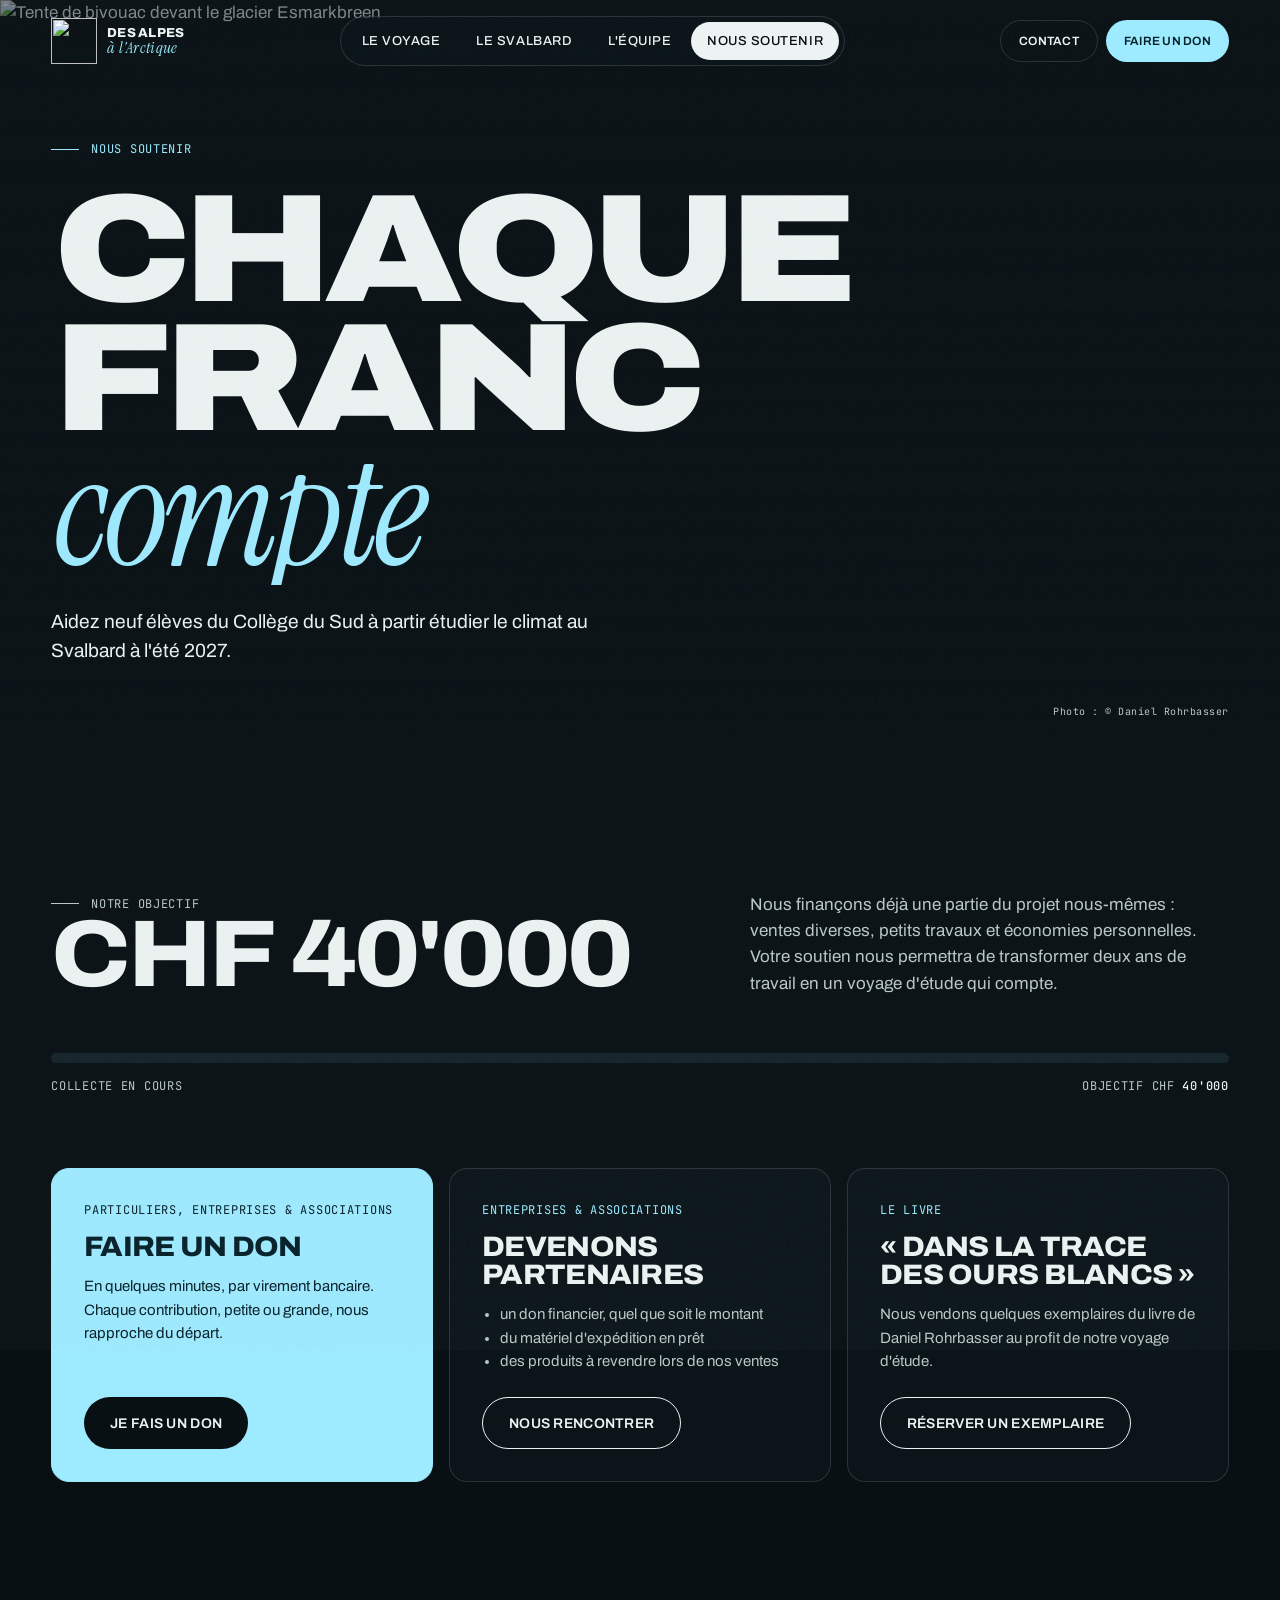
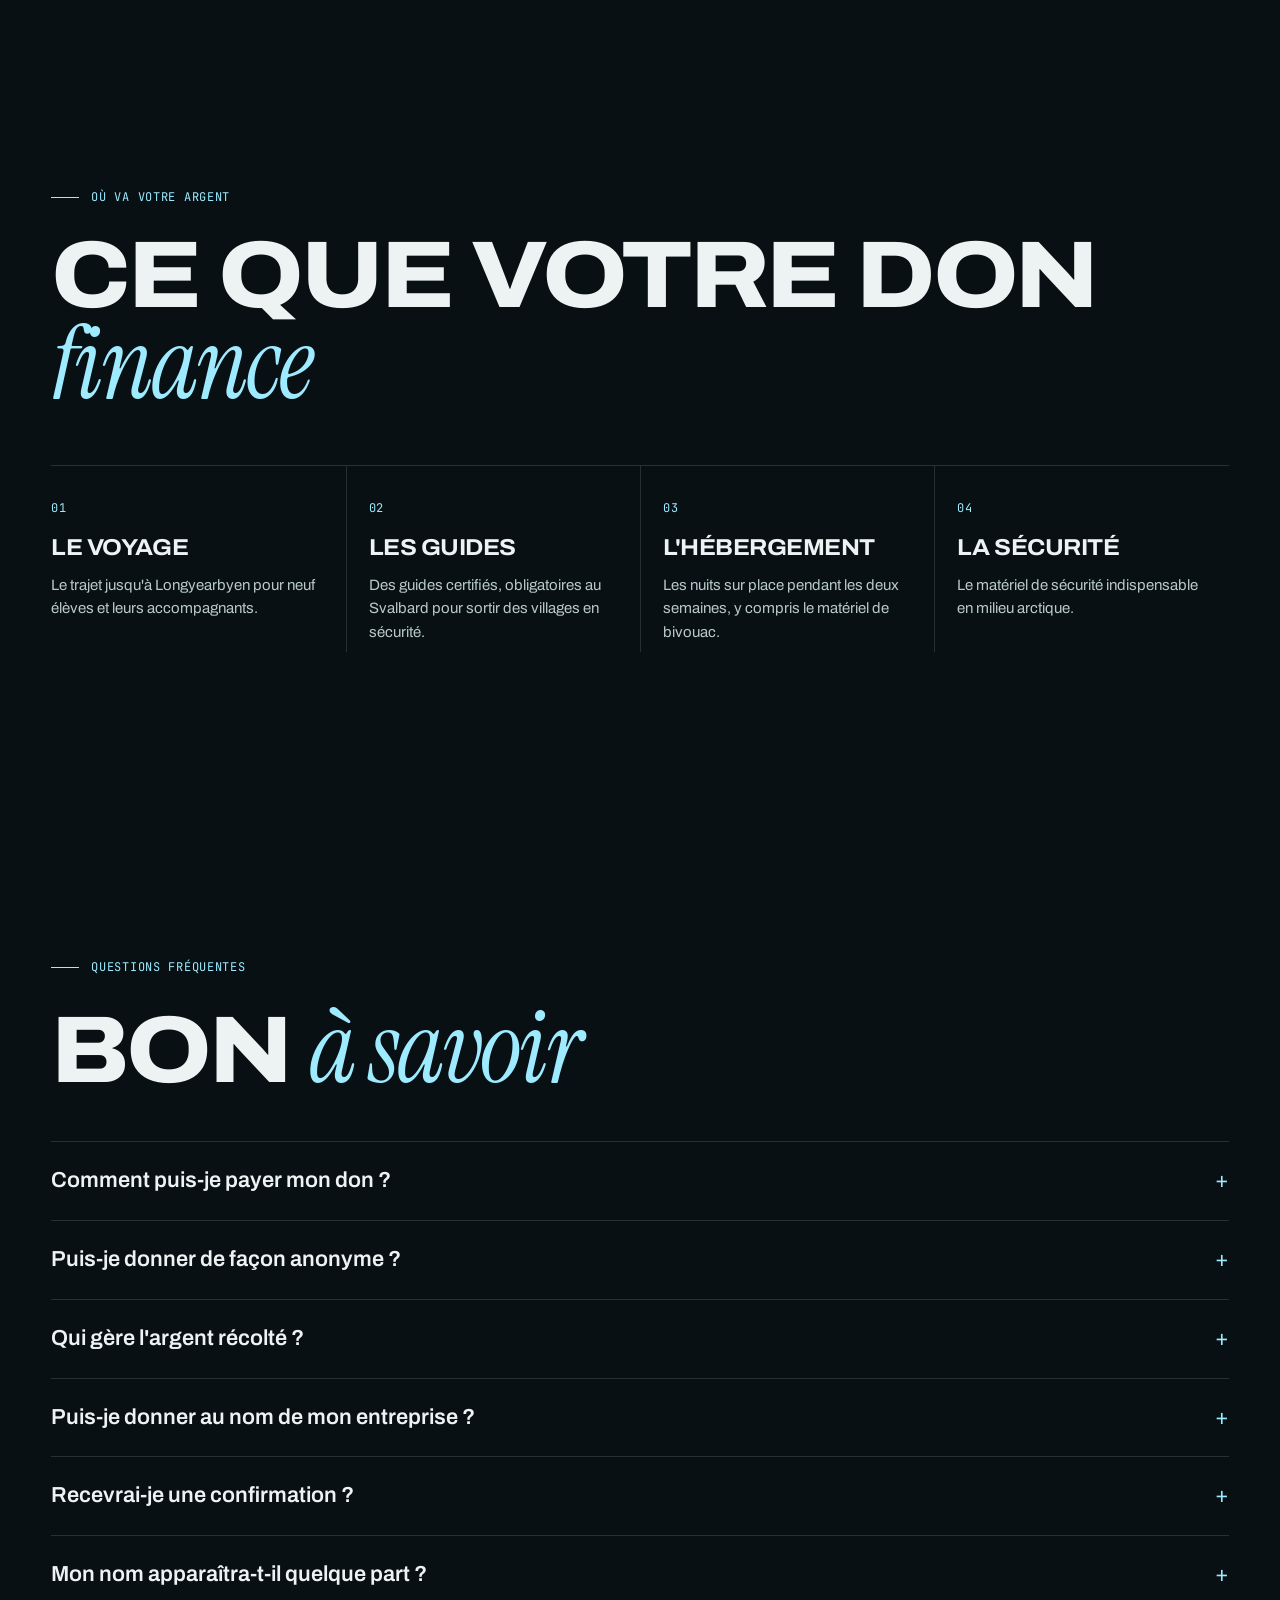
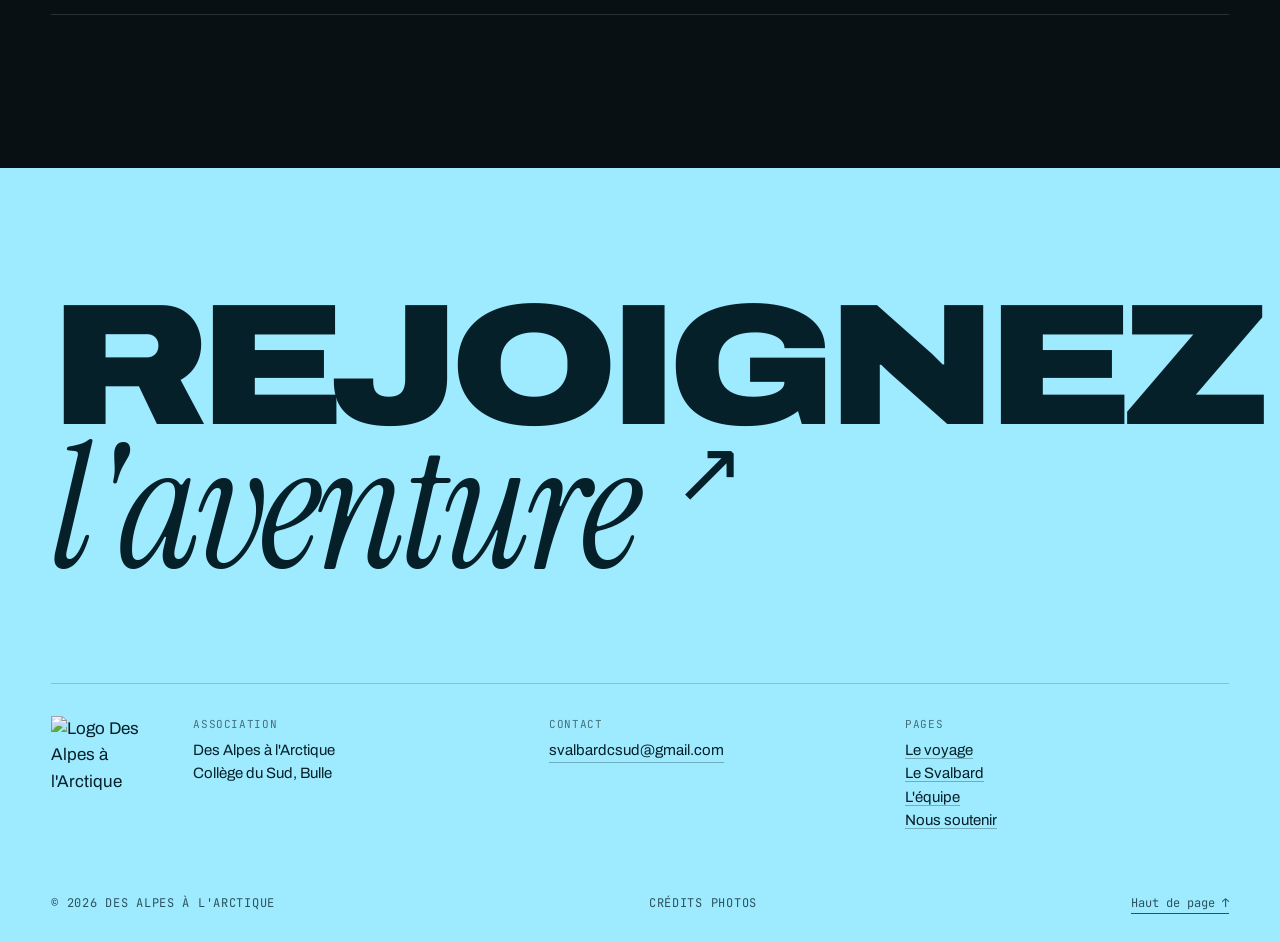
==== soutenir.html @ 8b3b29da "Don : TWINT retiré, virement bancaire avec IBAN et QR-facture de la banque - config.js / Code.gs : I" ====
<!doctype html>
<html lang="fr">
<head>
  <meta charset="utf-8">
  <meta name="viewport" content="width=device-width, initial-scale=1">
  <title>Nous soutenir — Des Alpes à l'Arctique</title>
  <meta name="description" content="Faites un don par virement bancaire, devenez partenaire ou achetez le livre de Daniel Rohrbasser : aidez neuf élèves à partir au Svalbard.">
  <meta name="robots" content="noindex, nofollow"><!-- à retirer au lancement officiel -->
  <meta name="theme-color" content="#081014">
  <meta property="og:title" content="Nous soutenir — Des Alpes à l'Arctique">
  <meta property="og:description" content="Faites un don par virement bancaire, devenez partenaire ou achetez le livre de Daniel Rohrbasser : aidez neuf élèves à partir au Svalbard.">
  <meta property="og:image" content="assets/img/fair-haven-soir.jpg">
  <link rel="icon" href="assets/img/favicon.png">
  <link rel="preconnect" href="https://fonts.googleapis.com">
  <link rel="preconnect" href="https://fonts.gstatic.com" crossorigin>
  <link href="https://fonts.googleapis.com/css2?family=Archivo:wdth,wght@62..125,300..900&family=Instrument+Serif:ital@0;1&family=JetBrains+Mono:wght@400;500&display=swap" rel="stylesheet">
  <link rel="stylesheet" href="css/style.css?v=1790282910">
  <script type="speculationrules">{"prefetch":[{"source":"list","urls":["index.html","voyage.html","svalbard.html","equipe.html","soutenir.html"],"eagerness":"eager"}],"prerender":[{"source":"document","where":{"selector_matches":"a[href$='.html']"},"eagerness":"moderate"}]}</script>
</head>
<body data-page="soutenir">
  <script src="js/config.js?v=1790282910"></script>
  <script src="js/layout.js?v=1790282910"></script>
  <canvas class="topo" aria-hidden="true"></canvas>
  <div class="grain" aria-hidden="true"></div>
  <main>
    <section class="phero">
      <div class="phero__media"><img src="assets/img/bivouac-esmarkbreen.jpg" alt="Tente de bivouac devant le glacier Esmarkbreen" fetchpriority="high"></div>
      <div class="phero__inner">
        <p class="eyebrow">Nous soutenir</p>
        <h1 class="phero__title"><span class="line"><span class="word">Chaque franc</span></span><span class="line"><span class="word"><em>compte</em></span></span></h1>
        <p class="phero__lede">Aidez neuf élèves du Collège du Sud à partir étudier le climat au Svalbard à l'été 2027.</p>
      </div>
      <span class="phero__credit">Photo : © Daniel Rohrbasser</span>
    </section>

    <section class="supportsec">
      <div class="support__intro">
        <div><p class="eyebrow">Notre objectif</p><h2>CHF <span data-goal-total>40'000</span></h2></div>
        <p>Nous finançons déjà une partie du projet nous-mêmes : ventes diverses, petits travaux et économies personnelles. Votre soutien nous permettra de transformer deux ans de travail en un voyage d'étude qui compte.</p>
      </div>
      <div class="goal">
        <div class="goal__bar"><span></span></div>
        <div class="goal__labels mono"><span data-goal-raised>Collecte en cours</span><span>Objectif CHF <b data-goal-total>40'000</b></span></div>
      </div>
      <div class="donors" data-donors hidden><p class="mono">Merci à celles et ceux qui nous soutiennent déjà</p><ul data-donors-list></ul></div>

      <div class="ways" data-stagger>
        <article class="way way--main spot">
          <span class="mono">Particuliers, entreprises &amp; associations</span>
          <h3>Faire un don</h3>
          <p>En quelques minutes, par virement bancaire. Chaque contribution, petite ou grande, nous rapproche du départ.</p>
          <button class="btn btn--accent magnetic" data-open="don"><span>Je fais un don</span></button>
        </article>
        <article class="way spot">
          <span class="mono">Entreprises &amp; associations</span>
          <h3>Devenons partenaires</h3>
          <ul><li>un don financier, quel que soit le montant</li><li>du matériel d'expédition en prêt</li><li>des produits à revendre lors de nos ventes</li></ul>
          <button class="btn btn--line" data-open="partenaire"><span>Nous rencontrer</span></button>
        </article>
        <article class="way spot">
          <span class="mono">Le livre</span>
          <h3>« Dans la trace des ours blancs »</h3>
          <p>Nous vendons quelques exemplaires du livre de Daniel Rohrbasser au profit de notre voyage d'étude.</p>
          <button class="btn btn--line" data-open="livre"><span>Réserver un exemplaire</span></button>
        </article>
      </div>
    </section>

    <section class="budgetsec" id="budget">
      <p class="eyebrow">Où va votre argent</p>
      <h2>Ce que votre don<br><em>finance</em></h2>
      <div class="budget" data-stagger>
        <div><span class="mono">01</span><b>Le voyage</b><p>Le trajet jusqu'à Longyearbyen pour neuf élèves et leurs accompagnants.</p></div>
        <div><span class="mono">02</span><b>Les guides</b><p>Des guides certifiés, obligatoires au Svalbard pour sortir des villages en sécurité.</p></div>
        <div><span class="mono">03</span><b>L'hébergement</b><p>Les nuits sur place pendant les deux semaines, y compris le matériel de bivouac.</p></div>
        <div><span class="mono">04</span><b>La sécurité</b><p>Le matériel de sécurité indispensable en milieu arctique.</p></div>
      </div>
    </section>

    <section class="faqsec" id="faq">
      <p class="eyebrow">Questions fréquentes</p>
      <h2>Bon <em>à savoir</em></h2>
      <div class="faq" data-accordion>
        <details><summary>Comment puis-je payer mon don&nbsp;?</summary><p>Par virement bancaire. Tout se passe dans la fenêtre « Faire un don » : vous y trouvez l'IBAN, le bénéficiaire, le montant et la communication, avec des boutons pour les copier, ainsi qu'un QR-code à scanner avec l'application de votre banque.</p></details>
        <details><summary>Puis-je donner de façon anonyme&nbsp;?</summary><p>Oui. Par défaut, votre don apparaît de façon anonyme sur le site. Seule l'équipe connaît votre nom, pour vous remercier et vérifier la réception du paiement.</p></details>
        <details><summary>Qui gère l'argent récolté&nbsp;?</summary><p>Notre association « Des Alpes à l'Arctique », avec son propre compte bancaire. L'argent sert uniquement au voyage d'étude.</p></details>
        <details><summary>Puis-je donner au nom de mon entreprise&nbsp;?</summary><p>Oui, bien sûr. Choisissez « Entreprise » dans le formulaire de don, ou contactez-nous pour un partenariat : nous venons volontiers vous présenter le projet.</p></details>
        <details><summary>Recevrai-je une confirmation&nbsp;?</summary><p>Oui : un premier e-mail tout de suite, avec les informations de paiement, puis un second quand votre paiement nous est parvenu.</p></details>
        <details><summary>Mon nom apparaîtra-t-il quelque part&nbsp;?</summary><p>Seulement si vous choisissez « Avec mon nom » : votre prénom apparaîtra alors dans la liste des soutiens sur cette page.</p></details>
      </div>
    </section>
  </main>
  <div id="site-footer"></div>
  <script>SvalbardLayout.footer()</script>
  <div class="lightbox" aria-hidden="true"><img alt=""><p></p><button class="round" aria-label="Fermer">✕</button></div>

  <script src="https://cdnjs.cloudflare.com/ajax/libs/gsap/3.12.5/gsap.min.js"></script>
  <script src="https://cdnjs.cloudflare.com/ajax/libs/gsap/3.12.5/ScrollTrigger.min.js"></script>
  <script src="https://cdn.jsdelivr.net/npm/lenis@1.1.13/dist/lenis.min.js"></script>
  <script src="https://cdn.jsdelivr.net/npm/d3-array@3/dist/d3-array.min.js"></script>
  <script src="https://cdn.jsdelivr.net/npm/d3-contour@4/dist/d3-contour.min.js"></script>
  <script src="https://cdnjs.cloudflare.com/ajax/libs/qrcode-generator/1.4.4/qrcode.min.js"></script>
  <script src="js/pay.js?v=1790282910"></script>
  <script src="js/main.js?v=1790282910"></script>
</body>
</html>
---- css/style.css ----
/* ==========================================================================
   Des Alpes à l'Arctique — feuille de style
   ========================================================================== */
:root {
  --night: #081014;
  --deep: #0d191e;
  --deep-2: #132329;
  --ice: #ecf3f2;
  --ice-dim: #b9c9c8;
  --mist: #7f9696;
  --line: rgba(236, 243, 242, .14);
  --accent: #9eeaff;
  --accent-ink: #062029;
  --warm: #ffb27a;

  --sans: "Archivo", system-ui, sans-serif;
  --serif: "Instrument Serif", Georgia, serif;
  --mono: "JetBrains Mono", ui-monospace, monospace;

  --gutter: clamp(16px, 4vw, 56px);
  --ease: cubic-bezier(.7, 0, .2, 1);
  --ease-out: cubic-bezier(.16, 1, .3, 1);
}

*, *::before, *::after { box-sizing: border-box; }
html { -webkit-text-size-adjust: 100%; overflow-x: clip; }
html.lenis, html.lenis body { height: auto; }
.lenis.lenis-smooth { scroll-behavior: auto !important; }
html.has-modal { overflow: hidden; }
body { margin: 0; background: var(--night); color: var(--ice); font: 17px/1.55 var(--sans); -webkit-font-smoothing: antialiased; overflow-x: clip; }
body.is-loading { overflow: hidden; }
img { display: block; max-width: 100%; }
[hidden] { display: none !important; }
a { color: inherit; text-decoration: none; }
button { font: inherit; color: inherit; background: none; border: 0; cursor: pointer; padding: 0; }
::selection { background: var(--accent); color: var(--accent-ink); }
:focus-visible { outline: 2px solid var(--accent); outline-offset: 3px; }
.sr { position: absolute; width: 1px; height: 1px; overflow: hidden; clip: rect(0 0 0 0); }

.mono { font-family: var(--mono); font-size: 12px; letter-spacing: .06em; text-transform: uppercase; }
em, .serif { font-family: var(--serif); font-style: italic; font-weight: 400; }
.eyebrow { font: 12px var(--mono); letter-spacing: .06em; text-transform: uppercase; color: var(--accent); margin: 0 0 28px; display: flex; align-items: center; gap: 12px; }
.eyebrow::before { content: ""; width: 28px; height: 1px; background: currentColor; }
.link { border-bottom: 1px solid currentColor; }

h2 { font-size: clamp(42px, 7.4vw, 120px); line-height: .9; letter-spacing: -.035em; font-weight: 800; font-variation-settings: "wdth" 112; margin: 0; text-transform: uppercase; }
h2 em { text-transform: none; letter-spacing: -.02em; color: var(--accent); font-size: 1.06em; }
.lead { color: var(--ice-dim); font-size: clamp(17px, 1.5vw, 21px); max-width: 620px; }

section { position: relative; padding: clamp(90px, 12vw, 180px) var(--gutter); }
main, .footer, .nav { position: relative; z-index: 2; }

/* ---------- fonds ---------- */
.topo { position: fixed; inset: 0; width: 100%; height: 100%; z-index: 0; pointer-events: none; opacity: .55; }
.grain { position: fixed; inset: -50%; z-index: 90; pointer-events: none; opacity: .055;
  background-image: url("data:image/svg+xml,%3Csvg xmlns='http://www.w3.org/2000/svg' width='160' height='160'%3E%3Cfilter id='n'%3E%3CfeTurbulence type='fractalNoise' baseFrequency='.9' numOctaves='3' stitchTiles='stitch'/%3E%3C/filter%3E%3Crect width='100%25' height='100%25' filter='url(%23n)'/%3E%3C/svg%3E");
  animation: grain 1s steps(6) infinite; }
@keyframes grain { 0%{transform:translate(0,0)} 25%{transform:translate(-3%,2%)} 50%{transform:translate(2%,-3%)} 75%{transform:translate(-2%,-1%)} 100%{transform:translate(1%,3%)} }

/* ---------- transitions entre les pages (fondu + flou, natif au navigateur) ---------- */
@view-transition { navigation: auto; }
::view-transition-old(root) { animation: vt-out .35s cubic-bezier(.4,0,1,1) both; }
::view-transition-new(root) { animation: vt-in .55s cubic-bezier(0,0,.2,1) both; }
@keyframes vt-out { to { opacity: 0; filter: blur(14px); transform: scale(1.015); } }
@keyframes vt-in { from { opacity: 0; filter: blur(14px); transform: scale(.985); } }
.nav { view-transition-name: nav; }
::view-transition-old(nav), ::view-transition-new(nav) { animation: none; }

/* ---------- boutons ---------- */
.btn { --h: 52px; position: relative; display: inline-flex; align-items: center; justify-content: center; gap: 8px; height: var(--h); padding: 0 26px; border-radius: 999px; overflow: hidden;
  font: 600 14px var(--sans); letter-spacing: .02em; text-transform: uppercase; white-space: nowrap; isolation: isolate; transition: color .4s var(--ease-out), transform .3s var(--ease-out); }
.btn span { position: relative; z-index: 1; }
.btn::before { content: ""; position: absolute; inset: 0; z-index: 0; border-radius: inherit; transform: translateY(101%); transition: transform .5s var(--ease-out); }
.btn:hover::before, .btn:focus-visible::before { transform: translateY(0); }
.btn:active { transform: scale(.97); }
.btn--accent { background: var(--accent); color: var(--accent-ink); }
.btn--accent::before { background: var(--ice); }
.btn--line { border: 1px solid var(--ice); }
.btn--line::before { background: var(--ice); }
.btn--line:hover { color: var(--night); }
.btn--ghost { border: 1px solid var(--line); color: var(--ice); }
.btn--ghost::before { background: var(--deep-2); }
.btn--sm { --h: 42px; padding: 0 18px; font-size: 12px; }
.btn--wide { width: 100%; }
.btn[disabled] { opacity: .5; pointer-events: none; }
.round { width: 56px; height: 56px; border-radius: 50%; border: 1px solid var(--line); display: grid; place-items: center; font-size: 20px; transition: background .3s, color .3s, border-color .3s; }
.round:hover { background: var(--accent); color: var(--accent-ink); border-color: var(--accent); }
.copy { border: 1px solid var(--line); border-radius: 999px; padding: 5px 12px; font: 500 11px var(--mono); text-transform: uppercase; letter-spacing: .05em; transition: background .3s, color .3s; white-space: nowrap; }
.copy:hover, .copy.is-done { background: var(--accent); color: var(--accent-ink); border-color: var(--accent); }

/* ---------- navigation ---------- */
.nav { position: fixed; top: 0; left: 0; right: 0; z-index: 100; display: flex; align-items: center; justify-content: space-between; gap: 16px; padding: 16px var(--gutter); transition: transform .6s var(--ease-out), background .4s; }
.nav.is-hidden { transform: translateY(-110%); }
.nav.is-solid { background: linear-gradient(rgba(8,16,20,.92), rgba(8,16,20,0)); }
.nav__brand { display: flex; align-items: center; gap: 10px; font-weight: 800; font-size: 13px; line-height: 1; text-transform: uppercase; letter-spacing: .02em; }
.nav__brand img { width: 46px; height: 46px; object-fit: contain; }
.nav__brand em { text-transform: none; font-size: 16px; color: var(--accent); }
.nav__links { display: flex; gap: 4px; padding: 5px; border-radius: 999px; background: rgba(13,25,30,.55); border: 1px solid var(--line); backdrop-filter: blur(10px); }
.nav__item { position: relative; }
.nav__item > a { display: block; padding: 9px 16px; border-radius: 999px; font-size: 13px; font-weight: 500; text-transform: uppercase; letter-spacing: .04em; transition: background .3s, color .3s; }
.nav__item:hover > a, .nav__item:focus-within > a { background: rgba(236,243,242,.08); }
.nav__item > a[aria-current] { background: var(--ice); color: var(--night); }
.nav__drop { position: absolute; top: 100%; left: 50%; padding-top: 12px; transform: translate(-50%, 8px); opacity: 0; visibility: hidden; transition: opacity .3s, transform .45s var(--ease-out), visibility .3s; }
.nav__item:hover .nav__drop, .nav__item:focus-within .nav__drop { opacity: 1; visibility: visible; transform: translate(-50%, 0); }
.nav__dropin { min-width: 250px; padding: 8px; border-radius: 18px; background: rgba(13,25,30,.92); border: 1px solid var(--line); backdrop-filter: blur(14px); box-shadow: 0 24px 60px rgba(0,0,0,.45); display: grid; }
.nav__dropin a, .nav__dropin button { display: flex; align-items: baseline; gap: 12px; padding: 11px 14px; border-radius: 12px; font-size: 15px; text-align: left; transition: background .25s, color .25s, padding .35s var(--ease-out); }
.nav__dropin a:hover, .nav__dropin button:hover { background: rgba(158,234,255,.1); color: var(--accent); padding-left: 18px; }
.nav__dropin small { font: 11px var(--mono); color: var(--mist); }
.nav__actions { display: flex; align-items: center; gap: 8px; }
.nav__burger { width: 42px; height: 42px; border-radius: 50%; border: 1px solid var(--line); display: none; flex-direction: column; justify-content: center; align-items: center; gap: 6px; }
.nav__burger span { width: 18px; height: 1.5px; background: var(--ice); transition: transform .4s var(--ease-out); }
.menu-open .nav__burger span:first-child { transform: translateY(3.75px) rotate(45deg); }
.menu-open .nav__burger span:last-child { transform: translateY(-3.75px) rotate(-45deg); }
.menu { position: fixed; inset: 0; z-index: 99; background: var(--deep); display: flex; flex-direction: column; justify-content: space-between; padding: 100px var(--gutter) 28px; clip-path: inset(0 0 100% 0); transition: clip-path .8s var(--ease); pointer-events: none; }
.menu-open .menu { clip-path: inset(0 0 0 0); pointer-events: auto; }
.menu__links { display: flex; flex-direction: column; }
.menu { overflow-y: auto; }
.menu__group { border-bottom: 1px solid var(--line); padding: 8px 0; }
.menu__group > a { font-size: clamp(32px, 8vw, 64px); font-weight: 800; text-transform: uppercase; line-height: 1.05; letter-spacing: -.03em; font-variation-settings: "wdth" 110; display: flex; align-items: baseline; gap: 14px; }
.menu__group > a[aria-current] { color: var(--accent); }
.menu__group > a small { font: 400 12px var(--mono); color: var(--accent); }
.menu__sub { display: flex; flex-wrap: wrap; gap: 4px 16px; padding: 6px 0 6px 30px; }
.menu__sub a, .menu__sub button { font-size: 15px; color: var(--ice-dim); padding: 4px 0; }
.menu__sub small { display: none; }
.menu__foot { display: flex; justify-content: space-between; align-items: center; color: var(--mist); flex-wrap: wrap; gap: 12px; }
@media (max-width: 1080px) { .nav__links { display: none; } .nav__burger { display: flex; } }
@media (max-width: 560px) { .nav__brand span, .nav__contact { display: none; } }

/* ---------- héros d'accueil ---------- */
.hero { min-height: 100svh; padding: 0; display: grid; align-items: end; overflow: hidden; }
.hero__media, .phero__media { position: absolute; inset: 0; overflow: hidden; }
.hero__media img, .phero__media img { width: 100%; height: 115%; object-fit: cover; }
.hero__media::after { content: ""; position: absolute; inset: 0; background: linear-gradient(180deg, rgba(8,16,20,.55) 0%, rgba(8,16,20,.05) 35%, rgba(8,16,20,.35) 65%, var(--night) 100%); }
.snow { position: absolute; inset: 0; width: 100%; height: 100%; z-index: 1; pointer-events: none; }
.hero__inner { position: relative; z-index: 2; padding: 140px var(--gutter) clamp(40px, 6vw, 80px); display: grid; grid-template-columns: 1fr auto; align-items: end; gap: 24px 40px; }
.hero__title { grid-column: 1 / -1; margin: 0; font-size: clamp(60px, 14.5vw, 250px); line-height: .82; letter-spacing: -.045em; font-weight: 900; font-variation-settings: "wdth" 118; text-transform: uppercase; }
.hero__title .line, .phero__title .line { display: block; overflow: hidden; padding: 0 .02em .04em; }
.hero__title .word, .phero__title .word { display: inline-block; }
.hero__title .line--serif { font-family: var(--serif); font-style: italic; font-weight: 400; text-transform: none; letter-spacing: -.03em; color: var(--accent); font-size: 1.02em; }
.hero__lede { margin: 0; max-width: 460px; color: var(--ice); font-size: clamp(16px, 1.4vw, 19px); }
.hero__ctas { display: flex; gap: 10px; flex-wrap: wrap; justify-content: flex-end; }
.hero__meta { position: absolute; z-index: 2; top: 96px; left: var(--gutter); right: var(--gutter); display: flex; justify-content: space-between; gap: 12px; color: var(--ice); }
@media (max-width: 760px) {
  .hero__inner { grid-template-columns: 1fr; }
  .hero__title { font-size: 15.5vw; font-variation-settings: "wdth" 100; }
  .hero__ctas { justify-content: flex-start; }
  .hero__meta { flex-direction: column; top: 84px; }
}

/* ---------- en-têtes des autres pages ---------- */
.phero { min-height: 82svh; padding: 0; display: grid; align-items: end; overflow: hidden; }
.phero__media::after { content: ""; position: absolute; inset: 0; background: linear-gradient(180deg, rgba(8,16,20,.5) 0%, rgba(8,16,20,.1) 40%, var(--night) 100%); }
.phero__inner { position: relative; z-index: 2; padding: 140px var(--gutter) clamp(40px, 6vw, 72px); }
.phero__title { margin: 0 0 22px; font-size: clamp(56px, 12vw, 200px); line-height: .84; letter-spacing: -.045em; font-weight: 900; font-variation-settings: "wdth" 118; text-transform: uppercase; }
.phero__title em { text-transform: none; color: var(--accent); letter-spacing: -.03em; }
.phero__lede { margin: 0; max-width: 560px; font-size: clamp(16px, 1.5vw, 20px); color: var(--ice); }
.phero__credit { position: absolute; right: var(--gutter); bottom: 20px; z-index: 2; color: var(--ice-dim); font: 10px var(--mono); letter-spacing: .05em; }

/* ---------- bandeau défilant ---------- */
.marquee { position: relative; z-index: 2; overflow: hidden; border-block: 1px solid var(--line); padding: 20px 0; }
.marquee__track { display: flex; width: max-content; align-items: center; gap: 40px; will-change: transform; }
.marquee__track span { font-size: clamp(40px, 7vw, 104px); font-weight: 900; text-transform: uppercase; letter-spacing: -.03em; font-variation-settings: "wdth" 120; line-height: 1; white-space: nowrap; }
.marquee__track span.serif { font-family: var(--serif); text-transform: none; font-weight: 400; color: var(--accent); letter-spacing: -.01em; }
.marquee__track i { font-style: normal; color: var(--accent); font-size: 36px; }

/* ---------- texte manifeste ---------- */
.statement { font-size: clamp(28px, 4.2vw, 64px); line-height: 1.08; letter-spacing: -.025em; font-weight: 600; margin: 0; max-width: 1300px; }
.statement em { color: var(--accent); }
.statement .w { display: inline-block; opacity: .16; }
.intro__foot { display: grid; grid-template-columns: 1fr 1fr; gap: 40px 6vw; margin-top: clamp(60px, 8vw, 120px); align-items: end; }
.intro__foot p { color: var(--ice-dim); margin: 0 0 14px; }
.punch { font-family: var(--serif); font-style: italic; font-size: clamp(34px, 3.6vw, 56px); line-height: 1.05; color: var(--ice) !important; margin: 0 0 28px !important; }
@media (max-width: 860px) { .intro__foot { grid-template-columns: 1fr; } }

/* ---------- cartes avec lumière qui suit la souris ---------- */
.spot { position: relative; isolation: isolate; }
.spot::after { content: ""; position: absolute; inset: 0; border-radius: inherit; pointer-events: none; z-index: 3; opacity: 0; transition: opacity .4s;
  background: radial-gradient(420px circle at var(--mx, 50%) var(--my, 50%), rgba(158,234,255,.16), transparent 45%);
  box-shadow: inset 0 0 0 1px rgba(158,234,255,.35); }
.spot:hover::after { opacity: 1; }

/* ---------- accueil : explorer ---------- */
.explore__head { display: flex; justify-content: space-between; align-items: flex-end; gap: 24px; flex-wrap: wrap; margin-bottom: 56px; }
.explore__head .lead { margin: 0; }
.explore__grid { display: grid; grid-template-columns: 1fr 1fr; gap: 16px; }
.xcard { position: relative; min-height: clamp(360px, 40vw, 600px); border-radius: 10px; overflow: hidden; display: flex; align-items: flex-end; background: var(--deep-2); }
.xcard img { position: absolute; inset: 0; width: 100%; height: 100%; object-fit: cover; transition: transform 1.4s var(--ease-out), filter .6s; filter: brightness(.72) saturate(.9); }
.xcard:hover img { transform: scale(1.05); filter: brightness(.85) saturate(1); }
.xcard::before { content: ""; position: absolute; inset: 0; z-index: 1; background: linear-gradient(transparent 30%, rgba(8,16,20,.9)); }
.xcard__body { position: relative; z-index: 2; padding: clamp(22px, 3vw, 40px); width: 100%; display: grid; grid-template-columns: 1fr auto; gap: 8px 20px; align-items: end; }
.xcard__body .mono { grid-column: 1 / -1; color: var(--accent); }
.xcard h3 { margin: 0; font-size: clamp(34px, 4.4vw, 72px); line-height: .9; font-weight: 900; text-transform: uppercase; letter-spacing: -.04em; font-variation-settings: "wdth" 115; }
.xcard p { margin: 8px 0 0; color: var(--ice-dim); max-width: 44ch; grid-column: 1; }
.xcard__arrow { grid-row: 2 / 4; grid-column: 2; width: 58px; height: 58px; border-radius: 50%; border: 1px solid var(--ice); display: grid; place-items: center; font-size: 22px; transition: background .4s, color .4s, transform .6s var(--ease-out); }
.xcard:hover .xcard__arrow { background: var(--accent); color: var(--accent-ink); border-color: var(--accent); transform: rotate(-45deg); }
@media (max-width: 760px) { .explore__grid { grid-template-columns: 1fr; } .xcard { min-height: 380px; } }

/* ---------- citations ---------- */
.quotes { text-align: center; }
.quotes .eyebrow { justify-content: center; }
.quotes__stage { display: grid; max-width: 1180px; margin: 0 auto; }
.quote { grid-area: 1 / 1; margin: 0; opacity: 0; visibility: hidden; transition: opacity .8s, visibility .8s; }
.quote.is-active { opacity: 1; visibility: visible; }
.quote p { font-family: var(--serif); font-size: clamp(28px, 4vw, 60px); line-height: 1.08; letter-spacing: -.015em; margin: 0 0 40px; }
.quote footer b { display: block; font-size: 18px; font-weight: 700; text-transform: uppercase; letter-spacing: .02em; margin-bottom: 6px; }
.quote footer span { color: var(--ice-dim); }
.quotes__nav { display: flex; align-items: center; justify-content: center; gap: 24px; margin-top: 56px; color: var(--ice-dim); }

/* ---------- appel à l'action ---------- */
.cta { display: grid; grid-template-columns: 1.4fr 1fr; gap: 32px 6vw; align-items: end; border-top: 1px solid var(--line); }
.cta p { color: var(--ice-dim); margin: 0 0 24px; }
.cta__btns { display: flex; gap: 10px; flex-wrap: wrap; }
@media (max-width: 860px) { .cta { grid-template-columns: 1fr; } }

/* ---------- trajet (globe) ---------- */
.journey { padding: 0; height: 520vh; }
.journey__pin { position: sticky; top: 0; height: 100svh; overflow: hidden; display: grid; grid-template-columns: minmax(300px, 1fr) 1.4fr; align-items: center; padding: 90px var(--gutter) 32px; gap: 3vw; }
.journey__panel { position: relative; z-index: 2; }
.journey__lat { font-size: clamp(76px, 10vw, 170px); line-height: .85; letter-spacing: -.05em; margin: 0; font-variation-settings: "wdth" 125; font-weight: 900; font-variant-numeric: tabular-nums; text-transform: none; }
.journey__lat sup { font-size: .32em; vertical-align: top; position: relative; top: .25em; color: var(--accent); margin-left: .05em; font-variation-settings: "wdth" 100; }
.journey__km { color: var(--ice-dim); margin: 16px 0 28px; }
.journey__km span { color: var(--ice); font-variant-numeric: tabular-nums; }
.journey__steps { list-style: none; margin: 0; padding: 0; border-top: 1px solid var(--line); }
.journey__steps li { display: grid; grid-template-columns: 38px 1fr auto; gap: 14px; align-items: center; padding: 12px 0; border-bottom: 1px solid var(--line); opacity: .38; transition: opacity .4s; }
.journey__steps li.is-on, .journey__steps li.is-done { opacity: 1; }
.journey__steps i { width: 38px; height: 38px; border-radius: 50%; border: 1px solid var(--line); display: grid; place-items: center; font-style: normal; transition: background .4s, border-color .4s; }
.journey__steps i svg { width: 18px; height: 18px; fill: currentColor; }
.journey__steps li.is-on i { background: var(--accent); color: var(--accent-ink); border-color: var(--accent); box-shadow: 0 0 0 6px rgba(158,234,255,.14); }
.journey__steps li.is-done i { border-color: var(--accent); color: var(--accent); }
.journey__steps b { display: block; font-size: 15px; text-transform: uppercase; letter-spacing: .02em; }
.journey__steps span { color: var(--ice-dim); font-size: 14px; }
.journey__steps small { font: 11px var(--mono); color: var(--mist); }
.journey__note { color: var(--mist); margin-top: 16px; font-size: 12px; }
.globe__wrap { position: relative; width: min(100%, calc(100svh - 130px)); aspect-ratio: 1; justify-self: center; }
.globe { width: 100%; height: 100%; display: block; border-radius: 50%; }
.globe__wrap::before { content: ""; position: absolute; inset: -1px; border-radius: 50%; border: 1px solid rgba(158,234,255,.28); box-shadow: 0 0 80px rgba(158,234,255,.12), inset 0 0 60px rgba(8,16,20,.6); pointer-events: none; z-index: 1; }
.loupe { position: absolute; z-index: 2; right: -6%; bottom: -2%; width: 46%; aspect-ratio: 1; opacity: 0; transform-origin: 80% 80%; pointer-events: none; }
.loupe svg { width: 100%; height: 100%; display: block; border-radius: 50%; border: 2px solid var(--accent); background: #0c2a33; box-shadow: 0 20px 60px rgba(0,0,0,.5), 0 0 0 8px rgba(158,234,255,.12); }
.loupe__land { fill: #2a5260; stroke: rgba(158,234,255,.5); stroke-width: 1; }
.loupe__route { fill: none; stroke: rgba(236,243,242,.25); stroke-width: 2; stroke-dasharray: 2 6; stroke-linecap: round; }
.loupe__trail { fill: none; stroke: #fff; stroke-width: 3; stroke-dasharray: 2 7; stroke-linecap: round; }
.loupe__boat circle { fill: var(--accent); stroke: #fff; stroke-width: 2; }
.loupe__boat path { fill: var(--accent-ink); }
.loupe__pt circle { fill: var(--accent); }
.loupe__pt text { fill: var(--ice); font: 600 12px var(--mono); text-transform: uppercase; letter-spacing: .04em; paint-order: stroke; stroke: rgba(8,16,20,.85); stroke-width: 4px; }
.loupe__title { position: absolute; left: 50%; top: -14px; transform: translateX(-50%); white-space: nowrap; background: var(--accent); color: var(--accent-ink); font: 600 11px var(--mono); text-transform: uppercase; letter-spacing: .06em; padding: 6px 12px; border-radius: 999px; }
.globe__sphere { fill: #0f2229; stroke: rgba(158,234,255,.25); }
.globe__grat { fill: none; stroke: rgba(236,243,242,.06); }
.globe__land, .globe__sv { fill: #22414b; stroke: rgba(158,234,255,.3); stroke-width: .6; }
.globe__focus { fill: #2d5663; stroke: none; }
.globe__borders { fill: none; stroke: rgba(236,243,242,.18); stroke-width: .5; }
.globe__polar { fill: none; stroke: rgba(255,178,122,.6); stroke-width: 1.2; stroke-dasharray: 4 6; }
.globe__routes .r { fill: none; stroke-linecap: round; }
.r--train { stroke: var(--warm); stroke-width: 3; stroke-dasharray: 2 6; }
.r--plane { stroke: var(--accent); stroke-width: 2.4; stroke-dasharray: 8 7; filter: drop-shadow(0 0 5px rgba(158,234,255,.7)); }
.r--boat { stroke: #fff; stroke-width: 3; stroke-dasharray: 1 7; }
.globe__vehicle circle { fill: var(--accent); stroke: #fff; stroke-width: 2; filter: drop-shadow(0 0 10px rgba(158,234,255,.8)); }
.globe__pts circle { fill: var(--mist); }
.globe__pts .is-on circle { fill: var(--accent); }
.globe__pts circle.halo { fill: rgba(158,234,255,.22); }
.globe__pts text { fill: var(--ice); font: 500 15px var(--mono); letter-spacing: .04em; text-transform: uppercase; paint-order: stroke; stroke: rgba(8,16,20,.8); stroke-width: 4px; }
@media (max-width: 860px) {
  .journey__pin { grid-template-columns: 1fr; grid-template-rows: auto 1fr; padding-top: 80px; gap: 8px; }
  .journey__lat { font-size: 64px; }
  .journey__km { margin: 6px 0 10px; }
  .journey__steps li { display: none; border: 0; padding: 4px 0; }
  .journey__steps li.is-on { display: grid; }
  .journey__steps { border: 0; min-height: 48px; }
  .journey__note { display: none; }
  .globe__wrap { width: min(100%, 58svh); }
  .loupe { width: 52%; right: -4%; }
}

/* ---------- bandeau photo plein écran ---------- */
.band { padding: 0; height: 110svh; overflow: hidden; display: grid; place-items: center; }
.band__media { position: absolute; inset: 0; }
.band__media img { width: 100%; height: 125%; object-fit: cover; }
.band__media::after { content: ""; position: absolute; inset: 0; background: linear-gradient(rgba(8,16,20,.6), rgba(8,16,20,.2) 40%, rgba(8,16,20,.75)); }
.band__text { position: relative; z-index: 1; text-align: center; margin: 0; padding: 0 var(--gutter); font-size: clamp(42px, 7.5vw, 124px); line-height: .9; font-weight: 900; text-transform: uppercase; letter-spacing: -.045em; font-variation-settings: "wdth" 118; }
.band__text em { text-transform: none; letter-spacing: -.02em; color: var(--accent); }
.band__text .mono { display: block; margin-bottom: 28px; letter-spacing: .1em; }
.band__credit { position: absolute; right: var(--gutter); bottom: 18px; z-index: 1; font: 10px var(--mono); color: var(--ice-dim); }

/* ---------- objectifs ---------- */
.goals { display: grid; grid-template-columns: repeat(3, 1fr); gap: 16px; margin-top: 56px; }
.goalcard { border: 1px solid var(--line); border-radius: 14px; padding: 28px; background: rgba(13,25,30,.5); }
.goalcard .mono { color: var(--accent); }
.goalcard h3 { font-size: clamp(22px, 2vw, 30px); margin: 12px 0 10px; text-transform: uppercase; letter-spacing: -.02em; line-height: 1; font-variation-settings: "wdth" 108; }
.goalcard p { color: var(--ice-dim); margin: 0; font-size: 15px; }
@media (max-width: 860px) { .goals { grid-template-columns: 1fr; } }

/* ---------- thèmes (défilement horizontal) ---------- */
.themes { padding: 0; }
.themes__pin { height: 100svh; display: flex; align-items: center; overflow: hidden; }
.themes__intro { flex: 0 0 auto; width: min(520px, 80vw); padding: 0 var(--gutter); }
.themes__intro h2 { font-size: clamp(42px, 6vw, 96px); margin-bottom: 28px; }
.themes__intro p:not(.eyebrow) { color: var(--ice-dim); max-width: 380px; }
.themes__track { display: flex; flex: 0 0 auto; gap: 24px; padding-right: var(--gutter); }
.theme { position: relative; flex: 0 0 auto; width: clamp(290px, 30vw, 460px); height: min(68vh, 620px); border-radius: 10px; overflow: hidden; background: var(--deep-2); }
.theme img { position: absolute; inset: 0; width: 100%; height: 100%; object-fit: cover; transform: scale(1.06); transition: transform 1.2s var(--ease-out), filter .8s; filter: saturate(.8) brightness(.72); }
.theme:hover img { transform: scale(1); filter: saturate(1) brightness(.85); }
.theme::before { content: ""; position: absolute; inset: 0; z-index: 1; background: linear-gradient(transparent 35%, rgba(8,16,20,.92)); }
.theme__body { position: absolute; left: 0; right: 0; bottom: 0; padding: 28px; z-index: 2; }
.theme__body > span { color: var(--accent); }
.theme__body h3 { font-size: clamp(28px, 2.7vw, 42px); margin: 10px 0 12px; line-height: .95; font-weight: 800; text-transform: uppercase; letter-spacing: -.03em; font-variation-settings: "wdth" 112; }
.theme__body p { margin: 0 0 18px; color: var(--ice-dim); font-size: 15px; }
.theme__body small { border: 1px solid var(--line); border-radius: 999px; padding: 6px 12px; display: inline-block; }
.theme--end { background: var(--accent); color: var(--accent-ink); display: flex; align-items: flex-end; }
.theme--end::before { display: none; }
.theme--end .theme__body { position: relative; }
.theme--end .theme__body > span, .theme--end .theme__body p { color: var(--accent-ink); }
.theme--end h3 { font-family: var(--serif); text-transform: none; font-weight: 400; font-size: clamp(38px, 3.6vw, 58px); letter-spacing: -.02em; line-height: 1; }
@media (max-width: 760px) {
  .themes__pin { height: auto; display: block; padding: 90px 0; }
  .themes__intro { width: auto; margin-bottom: 32px; }
  .themes__track { overflow-x: auto; scroll-snap-type: x mandatory; padding: 0 var(--gutter); scrollbar-width: none; }
  .themes__track::-webkit-scrollbar { display: none; }
  .theme { width: 82vw; height: 440px; scroll-snap-align: center; }
}

/* ---------- au retour ---------- */
.after { display: grid; grid-template-columns: repeat(3, 1fr); border-top: 1px solid var(--line); margin-top: 56px; }
.after > div { padding: 32px 28px 8px 0; }
.after > div + div { padding-left: 28px; border-left: 1px solid var(--line); }
.after b { display: block; font-size: clamp(26px, 2.6vw, 40px); font-weight: 900; text-transform: uppercase; letter-spacing: -.03em; font-variation-settings: "wdth" 112; margin-bottom: 10px; }
.after p { color: var(--ice-dim); margin: 0; }
@media (max-width: 860px) { .after { grid-template-columns: 1fr; } .after > div + div { border-left: 0; padding-left: 0; border-top: 1px solid var(--line); } }

/* ---------- chiffres ---------- */
.stats { display: grid; grid-template-columns: repeat(4, 1fr); border-top: 1px solid var(--line); }
.stat { padding: 32px 24px 8px; border-right: 1px solid var(--line); }
.stat:first-child { padding-left: 0; }
.stat:last-child { border-right: 0; }
.stat b { display: block; font-size: clamp(48px, 6vw, 100px); line-height: .9; font-weight: 900; letter-spacing: -.045em; font-variation-settings: "wdth" 120; font-variant-numeric: tabular-nums; margin-bottom: 18px; white-space: nowrap; }
.stat--sm b { font-size: clamp(42px, 5vw, 84px); }
.stat b small { font-size: .35em; margin-left: 6px; color: var(--accent); letter-spacing: 0; }
.stat > span { color: var(--ice-dim); font-size: 15px; display: block; max-width: 230px; }
@media (max-width: 860px) {
  .stats { grid-template-columns: 1fr 1fr; }
  .stat, .stat:first-child { border-right: 0; padding: 26px 0; border-bottom: 1px solid var(--line); }
}

/* ---------- mosaïque de faits ---------- */
.facts__head { display: grid; grid-template-columns: 1.3fr 1fr; gap: 24px 6vw; align-items: end; margin-bottom: 64px; }
.facts__head .lead { margin: 0; }
.bento { display: grid; grid-template-columns: repeat(3, 1fr); grid-auto-rows: minmax(280px, 29vw); gap: 16px; }
.tile { position: relative; overflow: hidden; border-radius: 10px; background: var(--deep-2); display: flex; align-items: flex-end; }
.tile img { position: absolute; inset: 0; width: 100%; height: 100%; object-fit: cover; transition: transform 1.2s var(--ease-out), filter .6s; filter: brightness(.78); }
.tile:hover img { transform: scale(1.06); filter: brightness(.9); }
.tile::before { content: ""; position: absolute; inset: 0; z-index: 1; background: linear-gradient(transparent 38%, rgba(8,16,20,.92)); }
.tile > div { position: relative; z-index: 2; padding: 24px; }
.tile .mono { color: var(--accent); }
.tile h3 { margin: 8px 0; font-size: clamp(24px, 2.2vw, 36px); line-height: 1; font-weight: 800; text-transform: uppercase; letter-spacing: -.03em; font-variation-settings: "wdth" 110; }
.tile p { margin: 0; color: var(--ice-dim); font-size: 15px; max-width: 48ch; }
.tile--wide { grid-column: span 2; }
.tile--tall { grid-row: span 2; }
.tile--text { border: 1px solid var(--line); }
.tile--text::before { display: none; }
.tile--text h3 { font-family: var(--serif); text-transform: none; font-weight: 400; font-size: clamp(32px, 3vw, 50px); letter-spacing: -.02em; }
.tile--accent { background: var(--accent); color: var(--accent-ink); }
.tile--accent::before { display: none; }
.tile--accent .mono, .tile--accent p { color: var(--accent-ink); }
.tile--accent h3 { font-family: var(--serif); text-transform: none; font-weight: 400; font-size: clamp(32px, 3vw, 50px); letter-spacing: -.02em; }
.tile__credit { position: absolute; top: 12px; right: 14px; z-index: 2; font: 9px var(--mono); color: rgba(236,243,242,.7); letter-spacing: .04em; text-shadow: 0 1px 6px rgba(0,0,0,.6); }
@media (max-width: 960px) { .facts__head { grid-template-columns: 1fr; } .bento { grid-template-columns: 1fr 1fr; grid-auto-rows: 320px; } .tile--tall { grid-row: span 1; } }
@media (max-width: 600px) { .bento { grid-template-columns: 1fr; } .tile--wide { grid-column: span 1; } }

/* ---------- climat ---------- */
.climate { display: grid; grid-template-columns: 1fr 1fr; gap: clamp(40px, 6vw, 110px); align-items: center; }
.climate__img { margin: 0; border-radius: 10px; overflow: hidden; position: relative; aspect-ratio: 3 / 4; }
.climate__img img { width: 100%; height: 115%; object-fit: cover; }
.climate__img figcaption { position: absolute; left: 16px; bottom: 14px; right: 16px; font: 10px var(--mono); color: var(--ice); text-shadow: 0 1px 10px rgba(0,0,0,.7); }
.climate ul { list-style: none; padding: 0; margin: 36px 0 0; border-top: 1px solid var(--line); }
.climate li { padding: 18px 0; border-bottom: 1px solid var(--line); color: var(--ice-dim); display: grid; grid-template-columns: 40px 1fr; gap: 12px; }
.climate li b { color: var(--accent); font: 500 13px var(--mono); }
@media (max-width: 860px) { .climate { grid-template-columns: 1fr; } .climate__img { aspect-ratio: 4 / 3; } }

/* ---------- galerie ---------- */
.gallery__field { position: relative; height: clamp(900px, 105vw, 1500px); margin-top: 20px; }
.float { position: absolute; margin: 0; cursor: zoom-in; }
.float img { width: 100%; border-radius: 4px; transition: transform .8s var(--ease-out), filter .6s; filter: grayscale(.25); }
.float:hover img { transform: scale(1.03); filter: none; }
.float figcaption { margin-top: 10px; font: 11px var(--mono); text-transform: uppercase; letter-spacing: .05em; color: var(--mist); max-width: 34ch; }
.f1 { width: 44%; left: 50%; top: 2%; }
.f2 { width: 30%; left: 6%; top: 14%; }
.f3 { width: 30%; left: 20%; top: 54%; }
.f4 { width: 34%; left: 60%; top: 60%; }
.gallery__credit { color: var(--mist); text-align: right; font: 11px var(--mono); text-transform: uppercase; letter-spacing: .05em; }
.gallery__credit a { color: var(--ice); border-bottom: 1px solid var(--line); }
@media (max-width: 760px) { .gallery__field { height: auto; display: grid; gap: 20px; } .float { position: static; width: auto !important; } }
.lightbox { position: fixed; inset: 0; z-index: 180; background: rgba(8,16,20,.95); display: grid; place-items: center; gap: 16px; padding: 60px var(--gutter); opacity: 0; visibility: hidden; transition: opacity .5s, visibility .5s; }
.lightbox.is-open { opacity: 1; visibility: visible; }
.lightbox img { max-width: 100%; max-height: 78vh; border-radius: 4px; }
.lightbox p { color: var(--ice-dim); margin: 0; text-align: center; font: 12px var(--mono); text-transform: uppercase; }
.lightbox .round { position: absolute; top: 20px; right: var(--gutter); }

/* ---------- équipe ---------- */
.team { display: grid; grid-template-columns: 1fr 1.3fr; gap: clamp(40px, 6vw, 120px); align-items: start; }
.team__head { position: sticky; top: 120px; }
.team__head p:not(.eyebrow) { color: var(--ice-dim); max-width: 380px; margin: 28px 0 0; }
.team__list { list-style: none; margin: 0; padding: 0; border-top: 1px solid var(--line); }
.team__list li { display: grid; grid-template-columns: 44px 1fr auto; align-items: baseline; gap: 16px; padding: 20px 12px 20px 0; border-bottom: 1px solid var(--line); border-radius: 6px; transition: background .4s, padding .5s var(--ease-out); }
.team__list li:hover { background: rgba(158,234,255,.06); padding-left: 14px; }
.team__list li > span { color: var(--mist); }
.team__list b { font-size: clamp(24px, 3vw, 46px); font-weight: 800; text-transform: uppercase; letter-spacing: -.03em; line-height: 1; font-variation-settings: "wdth" 110; transition: color .4s; }
.team__list li:hover b { color: var(--accent); }
.team__list em { color: var(--ice-dim); font-size: clamp(16px, 1.5vw, 22px); text-align: right; }
@media (max-width: 860px) { .team { grid-template-columns: 1fr; } .team__head { position: static; } .team__list li { grid-template-columns: 32px 1fr; } .team__list em { grid-column: 2; text-align: left; font-size: 16px; } }

.crew__list { border-top: 1px solid var(--line); margin-top: 56px; }
.crew__row { border-bottom: 1px solid var(--line); }
.crew__row summary { list-style: none; cursor: pointer; display: grid; grid-template-columns: 1fr auto 44px; align-items: center; gap: 24px; padding: 24px 0; }
.crew__row summary::-webkit-details-marker { display: none; }
.crew__name { font-size: clamp(28px, 4.4vw, 68px); font-weight: 800; text-transform: uppercase; line-height: 1; letter-spacing: -.035em; font-variation-settings: "wdth" 112; transition: color .4s, transform .6s var(--ease-out); }
.crew__row summary:hover .crew__name, .crew__row[open] .crew__name { color: var(--accent); transform: translateX(12px); }
.crew__role { color: var(--ice-dim); text-align: right; }
.crew__row i { width: 44px; height: 44px; border-radius: 50%; border: 1px solid var(--line); position: relative; transition: background .3s; }
.crew__row summary:hover i { background: rgba(158,234,255,.12); }
.crew__row i::before, .crew__row i::after { content: ""; position: absolute; left: 50%; top: 50%; width: 14px; height: 1.5px; background: var(--ice); transform: translate(-50%, -50%); transition: transform .4s var(--ease-out); }
.crew__row i::after { transform: translate(-50%, -50%) rotate(90deg); }
.crew__row[open] i::after { transform: translate(-50%, -50%) rotate(0); }
.crew__row p { margin: 0 0 28px 12px; max-width: 760px; color: var(--ice-dim); font-size: clamp(16px, 1.4vw, 19px); }
@media (max-width: 700px) { .crew__row summary { grid-template-columns: 1fr 44px; gap: 8px 16px; } .crew__role { grid-column: 1; grid-row: 2; text-align: left; } .crew__row i { grid-column: 2; grid-row: 1 / 3; } }

.assoc { display: grid; grid-template-columns: auto 1fr; gap: 32px 5vw; align-items: center; border: 1px solid var(--line); border-radius: 18px; padding: clamp(28px, 4vw, 56px); background: rgba(13,25,30,.5); }
.assoc img { width: clamp(120px, 14vw, 200px); }
.assoc h3 { margin: 0 0 12px; font-size: clamp(28px, 3vw, 46px); text-transform: uppercase; letter-spacing: -.03em; line-height: 1; font-variation-settings: "wdth" 110; }
.assoc p { color: var(--ice-dim); margin: 0 0 12px; }
@media (max-width: 700px) { .assoc { grid-template-columns: 1fr; } }

/* ---------- notes ---------- */
.note { color: var(--mist); font-size: 13px; margin: 24px 0 0; max-width: 640px; }
.note b { color: var(--accent); font-weight: 400; }
sup.ast { color: var(--accent); font-family: var(--sans); font-style: normal; font-size: .55em; margin-left: 2px; vertical-align: super; }

/* ---------- nous soutenir ---------- */
.goal { margin: 56px 0 0; }
.goal__bar { height: 10px; border-radius: 99px; background: var(--deep-2); overflow: hidden; }
.goal__bar span { display: block; height: 100%; width: 0; border-radius: inherit; background: linear-gradient(90deg, var(--warm), var(--accent)); }
.goal__bar.is-pending span { width: 100%; opacity: .22; background: repeating-linear-gradient(-45deg, var(--accent) 0 10px, transparent 10px 20px); animation: slide 3s linear infinite; }
@keyframes slide { to { background-position: 56px 0; } }
.goal__labels { display: flex; justify-content: space-between; color: var(--ice-dim); margin-top: 14px; gap: 12px; }
.goal__labels b { color: var(--ice); font-weight: 500; }
.donors { margin-top: 40px; }
.donors .mono { color: var(--mist); }
.donors ul { list-style: none; padding: 0; margin: 14px 0 0; display: flex; flex-wrap: wrap; gap: 8px; }
.donors li { border: 1px solid var(--line); border-radius: 999px; padding: 8px 16px; font-size: 15px; }
.support__intro { display: grid; grid-template-columns: 1.3fr 1fr; gap: 32px 6vw; align-items: end; }
.support__intro p { color: var(--ice-dim); margin: 0; }
@media (max-width: 960px) { .support__intro { grid-template-columns: 1fr; } }
.ways { display: grid; grid-template-columns: repeat(3, 1fr); gap: 16px; margin-top: 72px; }
.way { border: 1px solid var(--line); border-radius: 18px; padding: 32px; display: flex; flex-direction: column; gap: 14px; background: rgba(13,25,30,.5); transition: transform .6s var(--ease-out); }
.way:hover { transform: translateY(-6px); }
.way > .mono { color: var(--accent); }
.way h3 { font-size: clamp(26px, 2.2vw, 34px); margin: 0; line-height: 1; font-weight: 800; text-transform: uppercase; letter-spacing: -.025em; font-variation-settings: "wdth" 108; }
.way p, .way ul { color: var(--ice-dim); margin: 0; font-size: 15px; flex: 1; }
.way ul { padding-left: 18px; }
.way .btn { align-self: flex-start; margin-top: 10px; }
.way--main { background: var(--accent); color: var(--accent-ink); border-color: var(--accent); }
.way--main > .mono, .way--main p { color: var(--accent-ink); }
.way--main .btn--accent { background: var(--night); color: var(--ice); }
.way--main .btn--accent::before { background: var(--deep-2); }
@media (max-width: 960px) { .ways { grid-template-columns: 1fr; } }
.budget { display: grid; grid-template-columns: repeat(4, 1fr); border-top: 1px solid var(--line); margin-top: 56px; }
.budget > div { padding: 28px 22px 8px 0; }
.budget > div + div { padding-left: 22px; border-left: 1px solid var(--line); }
.budget .mono { color: var(--accent); }
.budget b { display: block; font-size: clamp(20px, 1.8vw, 26px); text-transform: uppercase; letter-spacing: -.02em; margin: 10px 0 8px; font-variation-settings: "wdth" 108; }
.budget p { color: var(--ice-dim); margin: 0; font-size: 15px; }
@media (max-width: 860px) { .budget { grid-template-columns: 1fr 1fr; } .budget > div:nth-child(3) { border-left: 0; padding-left: 0; } }
@media (max-width: 520px) { .budget { grid-template-columns: 1fr; } .budget > div + div { border-left: 0; padding-left: 0; border-top: 1px solid var(--line); } }
.faq { border-top: 1px solid var(--line); margin-top: 48px; }
.faq details { border-bottom: 1px solid var(--line); }
.faq summary { list-style: none; cursor: pointer; padding: 22px 0; display: flex; justify-content: space-between; gap: 20px; font-size: clamp(18px, 1.7vw, 24px); font-weight: 600; }
.faq summary::-webkit-details-marker { display: none; }
.faq summary::after { content: "+"; color: var(--accent); font-weight: 400; transition: transform .4s var(--ease-out); }
.faq details[open] summary::after { transform: rotate(45deg); }
.faq p { color: var(--ice-dim); margin: 0 0 22px; max-width: 760px; }

/* ---------- fenêtres ---------- */
.modal { width: min(640px, calc(100vw - 24px)); max-height: calc(100svh - 24px); padding: clamp(24px, 4vw, 44px); border: 1px solid var(--line); border-radius: 22px; background: var(--deep); color: var(--ice); overflow: auto; overscroll-behavior: contain; }
.modal--don { width: min(720px, calc(100vw - 24px)); }
.modal::backdrop { background: rgba(4,9,11,.72); backdrop-filter: blur(6px); }
.modal[open] { animation: pop .55s var(--ease-out); }
.modal[open]::backdrop { animation: fadein .4s ease; }
@keyframes pop { from { opacity: 0; transform: translateY(24px) scale(.97); } }
@keyframes fadein { from { opacity: 0; } }
.modal__x { position: absolute; top: 16px; right: 16px; width: 42px; height: 42px; border-radius: 50%; border: 1px solid var(--line); display: grid; place-items: center; transition: background .3s, color .3s; }
.modal__x:hover { background: var(--ice); color: var(--night); }
.modal__eyebrow { color: var(--accent); margin: 0 0 10px; }
.modal__title { font-size: clamp(34px, 5vw, 56px); margin: 0 50px 16px 0; }
.modal__lead { color: var(--ice-dim); margin: 0 0 24px; }
.modal__done { text-align: center; padding: 28px 0 8px; }
.modal__done h3 { font-size: 30px; margin: 16px 0 8px; text-transform: uppercase; letter-spacing: -.02em; }
.modal__done p { color: var(--ice-dim); margin: 0 0 24px; }
.modal__check { width: 64px; height: 64px; border-radius: 50%; background: var(--accent); color: var(--accent-ink); display: inline-grid; place-items: center; font-size: 28px; }
.fields { display: grid; grid-template-columns: 1fr 1fr; gap: 14px 18px; margin-bottom: 18px; }
.field { display: flex; flex-direction: column; gap: 6px; }
.field--wide { grid-column: 1 / -1; }
.field span { font-size: 13px; color: var(--ice-dim); }
.field input, .field textarea, .field select { width: 100%; background: transparent; border: 0; border-bottom: 1px solid var(--line); color: var(--ice); font: 400 17px var(--sans); padding: 9px 0; border-radius: 0; transition: border-color .3s; resize: vertical; }
.field select { appearance: none; background: url("data:image/svg+xml,%3Csvg xmlns='http://www.w3.org/2000/svg' width='12' height='8'%3E%3Cpath d='M1 1l5 5 5-5' fill='none' stroke='%23ecf3f2'/%3E%3C/svg%3E") no-repeat right 4px center; }
.field select option { background: var(--deep); }
.field input:focus, .field textarea:focus, .field select:focus { outline: none; border-color: var(--accent); }
.field .is-invalid { border-color: var(--warm); }
.field--amount { max-width: 260px; margin: -8px 0 22px; }
.checks { border: 0; padding: 0; margin: 4px 0 20px; display: flex; flex-wrap: wrap; gap: 8px; }
.checks legend { font-size: 13px; color: var(--ice-dim); margin-bottom: 10px; padding: 0; }
.pill, .chips label { position: relative; }
.pill input, .chips input { position: absolute; opacity: 0; pointer-events: none; }
.pill span, .chips span { display: inline-flex; align-items: center; min-height: 42px; padding: 0 16px; border-radius: 999px; border: 1px solid var(--line); cursor: pointer; font-size: 14px; transition: all .3s var(--ease-out); }
.pill input:checked + span, .chips input:checked + span { background: var(--ice); color: var(--night); border-color: var(--ice); }
.pill input:focus-visible + span, .chips input:focus-visible + span { outline: 2px solid var(--accent); outline-offset: 2px; }
.chips { display: flex; flex-wrap: wrap; gap: 10px; margin-bottom: 24px; }
.chips span { min-height: 56px; padding: 0 22px; font-weight: 700; font-size: 17px; font-variant-numeric: tabular-nums; }
.chips--small span { min-height: 44px; font-size: 14px; font-weight: 600; }
.chips__label { color: var(--ice-dim); margin: 0 0 12px; }
.check { display: flex; gap: 12px; align-items: flex-start; font-size: 14px; color: var(--ice-dim); margin-bottom: 10px; cursor: pointer; }
.check input { accent-color: var(--accent); width: 18px; height: 18px; margin: 2px 0 0; flex: 0 0 auto; }
.hp { position: absolute; left: -9999px; width: 1px; height: 1px; opacity: 0; }
.privacy { color: var(--mist); margin: 8px 0 18px; font-size: 12px; }
.form__status { color: var(--warm); margin: 14px 0 0; font-size: 14px; min-height: 1em; }
.form__status b { color: var(--ice); }
.steps { list-style: none; padding: 0; margin: 0 0 28px; display: flex; gap: 8px; counter-reset: s; }
.steps li { counter-increment: s; flex: 1; color: var(--mist); padding-top: 10px; border-top: 2px solid var(--line); transition: color .3s, border-color .3s; }
.steps li::before { content: "0" counter(s) " "; }
.steps li.is-on { color: var(--ice); border-color: var(--accent); }
.step { border: 0; margin: 0; padding: 0; display: none; min-width: 0; }
.step.is-on { display: block; animation: rise .6s var(--ease-out); }
@keyframes rise { from { opacity: 0; transform: translateY(12px); } }
.step__actions { display: flex; gap: 10px; flex-wrap: wrap; margin-top: 22px; }
.step__actions .btn { flex: 1; }
.pay__lead { color: var(--ice-dim); margin: 0 0 20px; }
.pay__lead b { color: var(--ice); }
.tabs { display: flex; gap: 4px; padding: 4px; border-radius: 999px; border: 1px solid var(--line); margin-bottom: 18px; }
.tab { flex: 1; padding: 11px 10px; border-radius: 999px; font-size: 14px; font-weight: 600; color: var(--ice-dim); transition: background .3s, color .3s; }
.tab.is-on { background: var(--ice); color: var(--night); }
.panel { display: none; min-height: 220px; }
.panel.is-on { display: block; animation: rise .5s var(--ease-out); }
.pay__qrbill { display: grid; grid-template-columns: auto 1fr; gap: 20px; align-items: center; margin-top: 18px; }
.pay__qrbill img { width: 150px; height: 150px; padding: 8px; background: #fff; border-radius: 12px; display: block; }
.pay__qrbill p { margin: 0; font-size: 13px; color: var(--mist); }
.pay__qrbill b { color: var(--ice); }
.pay__qr { width: 190px; padding: 8px; background: #fff; border-radius: 12px; }
.pay__qr .qr { width: 100%; height: auto; display: block; }
.pay__hint { font-size: 13px; color: var(--mist) !important; margin-top: 12px !important; }
.pay__hint b { color: var(--ice); }
.pay__note { font-size: 13px; color: var(--mist); margin: 18px 0 0; }
.step--done { text-align: center; padding: 12px 0 4px; }
.step--done.is-on { display: flex; flex-direction: column; align-items: center; }
.step--done h3 { font-size: clamp(28px, 4vw, 40px); margin: 18px 0 10px; text-transform: uppercase; letter-spacing: -.02em; line-height: 1; }
.step--done p { color: var(--ice-dim); margin: 0 0 12px; max-width: 460px; }
.step--done b { color: var(--ice); }
.done__mail { background: rgba(158,234,255,.1); border: 1px solid rgba(158,234,255,.35); border-radius: 14px; padding: 16px 18px; color: var(--ice) !important; }
.done__hint { font-size: 13px; color: var(--mist) !important; }
.done__actions { display: flex; gap: 10px; flex-wrap: wrap; justify-content: center; margin-top: 12px; }
.done__actions .btn { min-width: 190px; }
.done__status { text-align: center; }
.form__status.is-ok { color: var(--accent); }
.pay__soon { border: 1px dashed var(--mist); border-radius: 14px; padding: 22px; }
.pay__soon span { font: 12px var(--mono); text-transform: uppercase; letter-spacing: .06em; color: var(--warm); }
.pay__soon p { margin: 8px 0 0; color: var(--ice-dim); }
.copyrows { border-top: 1px solid var(--line); }
.copyrow { display: grid; grid-template-columns: 120px 1fr auto; gap: 12px; align-items: center; padding: 12px 0; border-bottom: 1px solid var(--line); }
.copyrow .mono { color: var(--mist); font-size: 11px; }
.copyrow b { font-weight: 500; word-break: break-word; }
@media (max-width: 560px) {
  .fields { grid-template-columns: 1fr; }
  .pay__qrbill { grid-template-columns: 1fr; }
  .pay__qr { width: 180px; }
  .copyrow { grid-template-columns: 1fr auto; }
  .copyrow .mono { grid-column: 1 / -1; }
  .tab { font-size: 13px; padding: 10px 6px; }
  .chips span { min-height: 50px; padding: 0 18px; }
}

/* ---------- crédits ---------- */
.credits { list-style: none; padding: 0; margin: 48px 0 0; border-top: 1px solid var(--line); }
.credits li { display: grid; grid-template-columns: 120px 1fr; gap: 20px; align-items: center; padding: 16px 0; border-bottom: 1px solid var(--line); }
.credits img { width: 120px; aspect-ratio: 3 / 2; object-fit: cover; border-radius: 4px; }
.credits b { display: block; }
.credits span { color: var(--ice-dim); font-size: 14px; }
.credits a { border-bottom: 1px solid var(--line); }

/* ---------- pied de page ---------- */
.footer { background: var(--accent); color: var(--accent-ink); padding: clamp(80px, 10vw, 150px) var(--gutter) 28px; }
.footer__big { display: block; font-size: clamp(60px, 13.5vw, 230px); line-height: .82; font-weight: 900; text-transform: uppercase; letter-spacing: -.05em; font-variation-settings: "wdth" 120; }
.footer__big em { text-transform: none; letter-spacing: -.03em; }
.footer__big .arrow { display: inline-block; font-size: .5em; vertical-align: top; transition: transform .6s var(--ease-out); font-weight: 400; }
.footer__big:hover .arrow { transform: translate(12px, -12px) rotate(8deg); }
.footer__grid { display: grid; grid-template-columns: auto 1fr 1fr 1fr; gap: 32px; margin-top: clamp(64px, 8vw, 120px); padding-top: 32px; border-top: 1px solid rgba(6,32,41,.2); align-items: start; }
.footer__grid p { margin: 0 0 6px; font-size: 15px; }
.footer__grid .mono { opacity: .6; font-size: 11px; }
.footer__grid a, .footer__grid .link { border-bottom: 1px solid rgba(6,32,41,.3); }
.footer__logo { width: 110px; }
.footer__bottom { display: flex; justify-content: space-between; gap: 12px; flex-wrap: wrap; margin-top: 56px; opacity: .75; }
@media (max-width: 760px) { .footer__grid { grid-template-columns: 1fr 1fr; } }

/* ---------- mouvement réduit ---------- */
@media (prefers-reduced-motion: reduce) {
  *, *::before, *::after { animation: none !important; transition-duration: .01ms !important; }
  .journey { height: auto; }
  .journey__pin { position: relative; height: auto; }
  .statement .w { opacity: 1; }
}
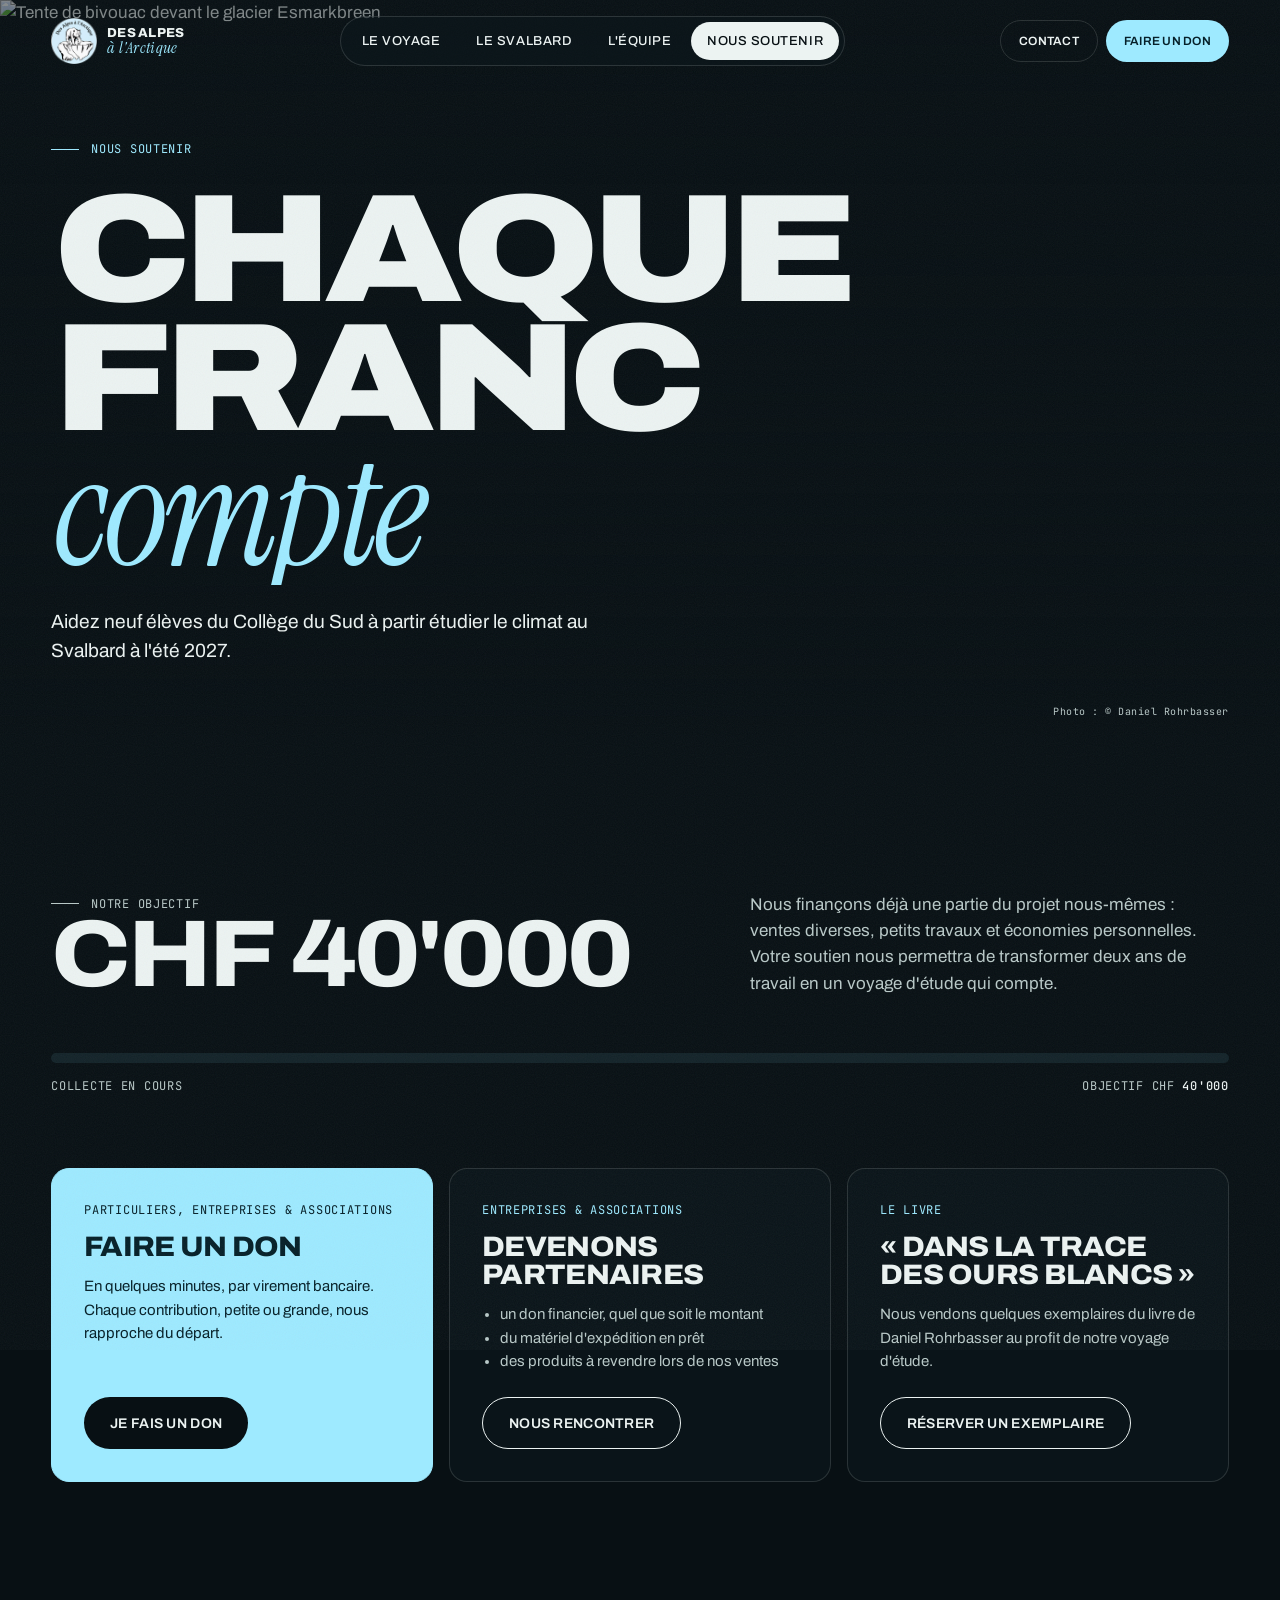
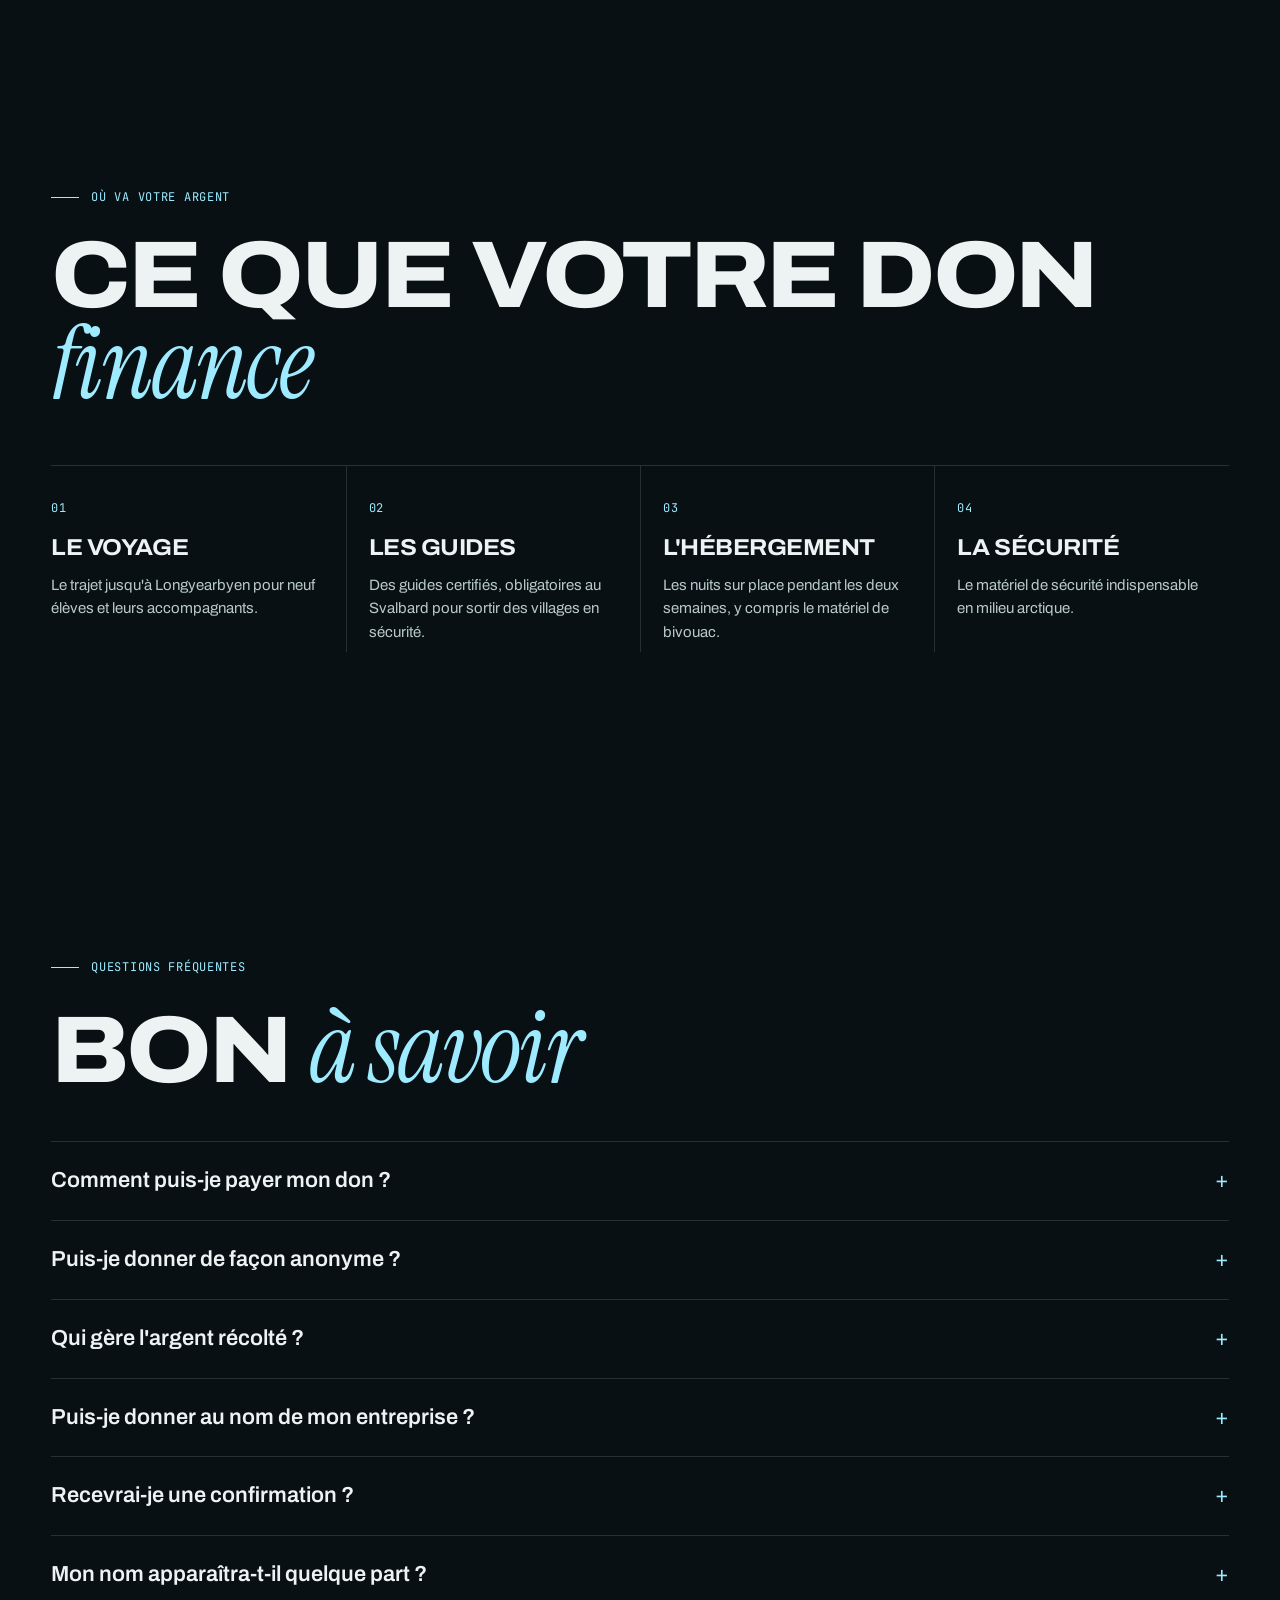
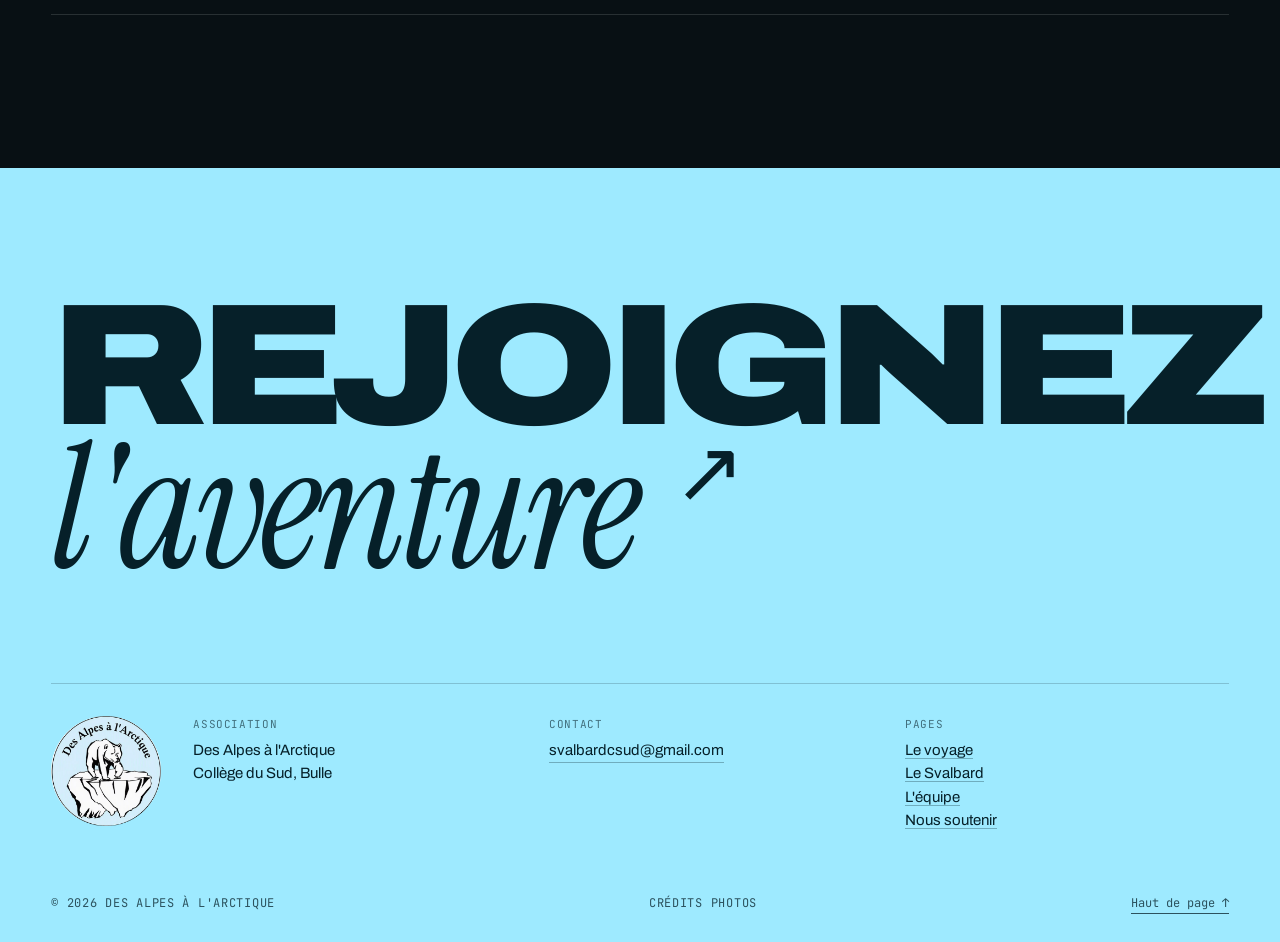
==== commit 977c8ffd: "Nouveau logo (cercle bleu) : en-tête, pied de page, équipe, favicon" ====
--- a/soutenir.html
+++ b/soutenir.html
@@ -10,7 +10,7 @@
   <meta property="og:title" content="Nous soutenir — Des Alpes à l'Arctique">
   <meta property="og:description" content="Faites un don par virement bancaire, devenez partenaire ou achetez le livre de Daniel Rohrbasser : aidez neuf élèves à partir au Svalbard.">
   <meta property="og:image" content="assets/img/fair-haven-soir.jpg">
-  <link rel="icon" href="assets/img/favicon.png">
+  <link rel="icon" href="assets/img/favicon.png?v=2">
   <link rel="preconnect" href="https://fonts.googleapis.com">
   <link rel="preconnect" href="https://fonts.gstatic.com" crossorigin>
   <link href="https://fonts.googleapis.com/css2?family=Archivo:wdth,wght@62..125,300..900&family=Instrument+Serif:ital@0;1&family=JetBrains+Mono:wght@400;500&display=swap" rel="stylesheet">
@@ -82,11 +82,11 @@
       <h2>Bon <em>à savoir</em></h2>
       <div class="faq" data-accordion>
         <details><summary>Comment puis-je payer mon don&nbsp;?</summary><p>Par virement bancaire. Tout se passe dans la fenêtre « Faire un don » : vous y trouvez l'IBAN, le bénéficiaire, le montant et la communication, avec des boutons pour les copier, ainsi qu'un QR-code à scanner avec l'application de votre banque.</p></details>
-        <details><summary>Puis-je donner de façon anonyme&nbsp;?</summary><p>Oui. Par défaut, votre don apparaît de façon anonyme sur le site. Seule l'équipe connaît votre nom, pour vous remercier et vérifier la réception du paiement.</p></details>
+        <details><summary>Puis-je donner de façon anonyme&nbsp;?</summary><p>Oui. Nous n'affichons jamais de noms de donateurs sur le site. Seule l'équipe connaît votre nom, pour vous remercier.</p></details>
         <details><summary>Qui gère l'argent récolté&nbsp;?</summary><p>Notre association « Des Alpes à l'Arctique », avec son propre compte bancaire. L'argent sert uniquement au voyage d'étude.</p></details>
         <details><summary>Puis-je donner au nom de mon entreprise&nbsp;?</summary><p>Oui, bien sûr. Choisissez « Entreprise » dans le formulaire de don, ou contactez-nous pour un partenariat : nous venons volontiers vous présenter le projet.</p></details>
-        <details><summary>Recevrai-je une confirmation&nbsp;?</summary><p>Oui : un premier e-mail tout de suite, avec les informations de paiement, puis un second quand votre paiement nous est parvenu.</p></details>
-        <details><summary>Mon nom apparaîtra-t-il quelque part&nbsp;?</summary><p>Seulement si vous choisissez « Avec mon nom » : votre prénom apparaîtra alors dans la liste des soutiens sur cette page.</p></details>
+        <details><summary>Recevrai-je une confirmation&nbsp;?</summary><p>Quand votre virement nous parvient, nous vous écrivons un mot de remerciement. Vous pouvez aussi nous écrire à svalbardcsud@gmail.com.</p></details>
+        <details><summary>Mon nom apparaîtra-t-il quelque part&nbsp;?</summary><p>Non. Aucun nom de donateur n'est publié sur ce site.</p></details>
       </div>
     </section>
   </main>
--- a/css/style.css
+++ b/css/style.css
@@ -539,7 +539,8 @@
 .panel.is-on { display: block; animation: rise .5s var(--ease-out); }
 .pay__qrbill { display: grid; grid-template-columns: auto 1fr; gap: 20px; align-items: center; margin-top: 18px; }
 .pay__qrbill img { width: 150px; height: 150px; padding: 8px; background: #fff; border-radius: 12px; display: block; }
-.pay__qrbill p { margin: 0; font-size: 13px; color: var(--mist); }
+.pay__qrbill p { margin: 0 0 12px; font-size: 13px; color: var(--mist); }
+.pay__dl { padding: 10px 18px; font-size: 14px; }
 .pay__qrbill b { color: var(--ice); }
 .pay__qr { width: 190px; padding: 8px; background: #fff; border-radius: 12px; }
 .pay__qr .qr { width: 100%; height: auto; display: block; }
